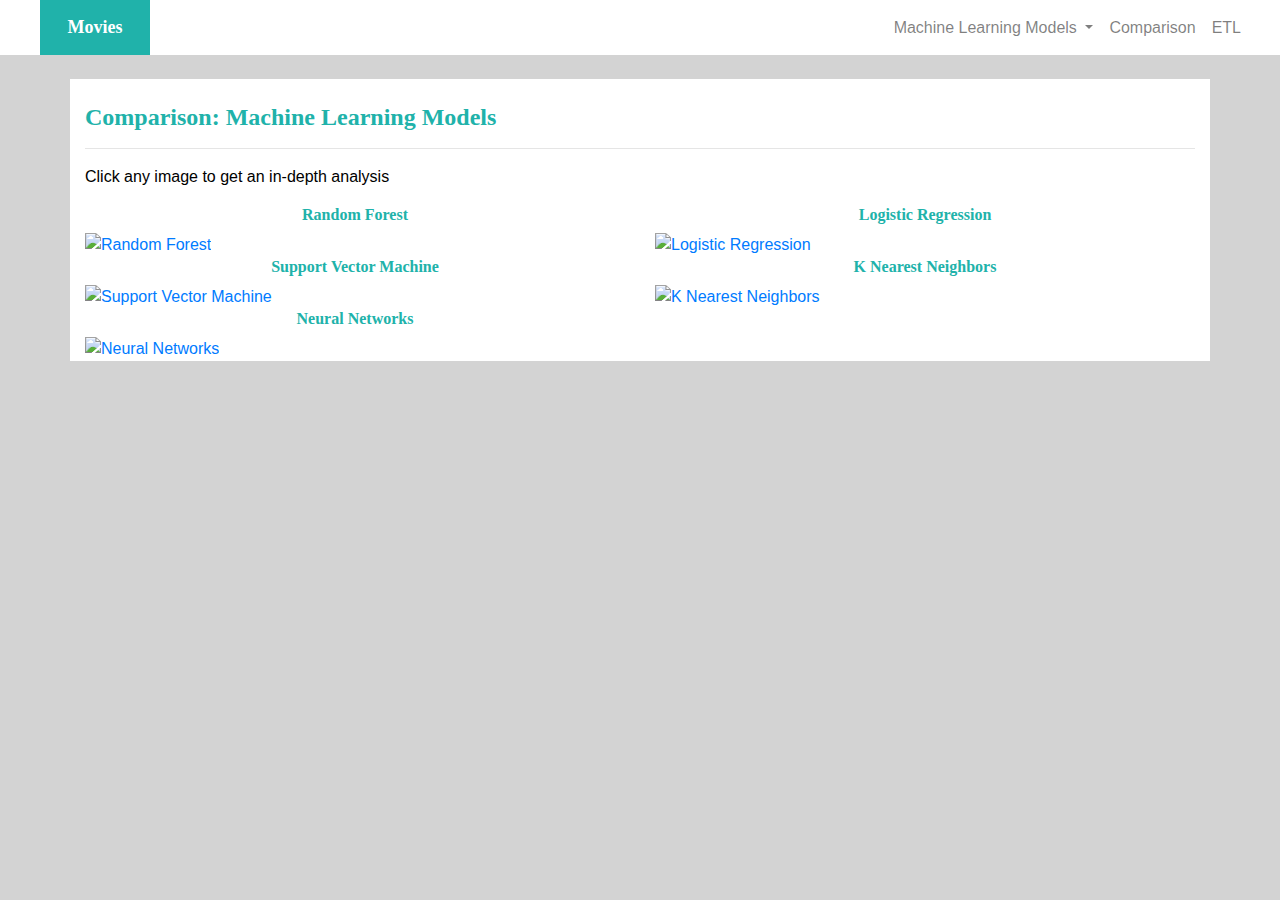
==== comparison.html @ e2be974c "added code for website" ====
<!doctype html>
<html lang="en">

    <head>
        <meta charset="utf-8" />
        <meta http-equiv="X-UA-Compatible" content="IE=edge">
        <title>Machine Learning Models</title>
        <meta name="viewport" content="width=device-width, initial-scale=1">

        <!-- Bootstrap CSS -->
        <link rel="stylesheet" href="https://stackpath.bootstrapcdn.com/bootstrap/4.3.1/css/bootstrap.min.css" 
                    integrity="sha384-ggOyR0iXCbMQv3Xipma34MD+dH/1fQ784/j6cY/iJTQUOhcWr7x9JvoRxT2MZw1T"
                    crossorigin="anonymous">

        <!-- Bootstrap JS -->
        <script src="https://code.jquery.com/jquery-3.3.1.slim.min.js"
                    integrity="sha384-q8i/X+965DzO0rT7abK41JStQIAqVgRVzpbzo5smXKp4YfRvH+8abtTE1Pi6jizo"
                    crossorigin="anonymous"></script>
        <script src="https://cdnjs.cloudflare.com/ajax/libs/popper.js/1.14.7/umd/popper.min.js"
                    integrity="sha384-UO2eT0CpHqdSJQ6hJty5KVphtPhzWj9WO1clHTMGa3JDZwrnQq4sF86dIHNDz0W1"
                    crossorigin="anonymous"></script>
        <script src="https://stackpath.bootstrapcdn.com/bootstrap/4.3.1/js/bootstrap.min.js"
                    integrity="sha384-JjSmVgyd0p3pXB1rRibZUAYoIIy6OrQ6VrjIEaFf/nJGzIxFDsf4x0xIM+B07jRM"
                    crossorigin="anonymous"></script>

  <!--CSS Link-->
  <link rel="stylesheet" type="text/css" href="style.css">
    </head>


<body>
        <!-- Navigation Section -->
        <div class="row">
          <div class="col col-6 homebtn">
            <a href="index.html">Movies</a>
          </div>
          <div class="col col-6 menubuttons divtop">

            <nav class="navbar navbar-expand-md navbar-light">
              <button class="navbar-toggler" type="button" data-toggle="collapse" data-target="#navbarTogglerDemo03"
                aria-controls="navbarTogglerDemo03" aria-expanded="false" aria-label="Toggle navigation">
                <span class="navbar-toggler-icon"></span>
              </button>
    
              <div class="collapse navbar-collapse" id="navbarTogglerDemo03">
                <ul class="navbar-nav">
                  <li class="nav-item dropdown">
                    <a class="nav-link dropdown-toggle" href="#" id="navbarDropdownMenuLink" data-toggle="dropdown"
                      aria-haspopup="true" aria-expanded="false">
                      Machine Learning Models
                    </a>
                    <div class="dropdown-menu" aria-labelledby="navbarDropdownMenuLink">
                      <a class="dropdown-item" href="random_forest.html">Random Forest
                      </a>
                      <a class="dropdown-item" href="logistic_regression.html">Logistic Regression</a>
                      <a class="dropdown-item" href="svm.html">Support Vector Machine</a>
                      <a class="dropdown-item" href="knn.html">K Nearest Neighbors</a>
                      <a class="dropdown-item" href="neural_networks.html">Neural Networks</a>
                    </div>
                  </li>
                  <li class="nav-item">
                    <a class="nav-link" href="comparison.html">Comparison</a>
                  </li>
                  <li class="nav-item">
                    <a class="nav-link" href="etl.html">ETL</a>
                  </li>
                </ul>
              </div>
            </nav>
    
          </div>
        </div>
      </div>

      <div class="container">
        <br>
        <div class="row">
          <!-- right side -->
          <div class="col col-12 divbdy">
            <br>
            <h1>Comparison: Machine Learning Models </h1>
            <hr>
            <p>Click any image to get an in-depth analysis</p>
            <div class='row'>
              <div class="col col-12 col-md-6">
                  <h3>Random Forest</h3>
                <a href="random_forest.html"><img class="img-fluid" src="../Images/plot_latitude_vs_temp.png" 
                  class="img-thumbnail" alt="Random Forest
                  "></a>
              </div>
              <div class="col col-12 col-md-6">
                  <h3>Logistic Regression</h3>
                <a href="logistic_regression.html"><img class="img-fluid" src="../Images/plot_latitude_vs_humidity.png" 
                  class="img-thumbnail" alt="Logistic Regression"></a>
              </div>
              <div class="col col-12 col-md-6">
                  <h3>Support Vector Machine</h3>
                <a href="svm.html"><img class="img-fluid" src="../Images/plot_latitude_vs_cloudiness.png" 
                  class="img-thumbnail" alt="Support Vector Machine"></a>
              </div>
              <div class="col col-12 col-md-6">
                  <h3>K Nearest Neighbors</h3>
                <a href="knn.html"><img class="img-fluid" src="../Images/plot_latitude_vs_windspeed.png" 
                  class="img-thumbnail" alt="K Nearest Neighbors"></a>
              </div>
              <div class="col col-3 col-md-6">
                <h3>Neural Networks</h3>
                <a href="neuralnetworks.html"><img class="img-fluid" src="../Images/plot_latitude_vs_windspeed.png" 
                  class="img-thumbnail" alt="Neural Networks"></a>
              </div>
            </div>
          </div>
          <!-- end of right side -->
        </div>
      </div>
     
    
</body>
</html>
---- style.css ----
img {
  max-width: 100%;
}

#imgsel{
  border: lightseagreen 2px solid;
}

h1, h2, h3{
  font-family: Georgia, 'Times New Roman', Times, serif;
  color: lightseagreen;
}

h1{
  font-size: 24px;
  font-weight: bold;
  text-align:left;
}

h2{
  font-size: 22px;
  font-weight: bold;
  text-align:left;
}

h3{
  font-size: 16px;
  font-weight: bold;
  text-align: center;
}

p{
  color: black;
  text-align:left;
}

.navbar{
    position: absolute;
    right: 30px;
}

.navbar a{
  background-color:white;
}

body {
  width: 100%;
  min-height:100%;
  background-color:lightgray;
}

.col {
  width: 100%;
  /* border: black 1px solid; */
  /* Font color */
  /* color:blue;  */
} 

.homebtn{
  background-color: white;
  z-index:2;
}

.homebtn a{
  width: 110px;
  background: lightseagreen;
  font-family: Georgia, 'Times New Roman', Times, serif;
  font-size: 18px;
  font-weight: bold;
  color: white;
  text-align: center;
  display: block;
  padding: 14px;
  margin: 0px 0px 0px 40px;
}

.divtop{
  background-color: white;
  z-index:2;
}

.divbdy{
  background-color: white;
  z-index:1;
}

.divtable{
  text-align:center;
  background-color: white;
  z-index:1;
}

.divbtm {
  width:100%;
  /* position:absolute; */
  bottom:0;
  background-color: gray;
  z-index:0;
  font-size: 12px;
  color: white;
  text-align: center;
  padding: 5px;
  margin: 0px;
}

.responsive {
  width: 100%;
  height: auto;
}
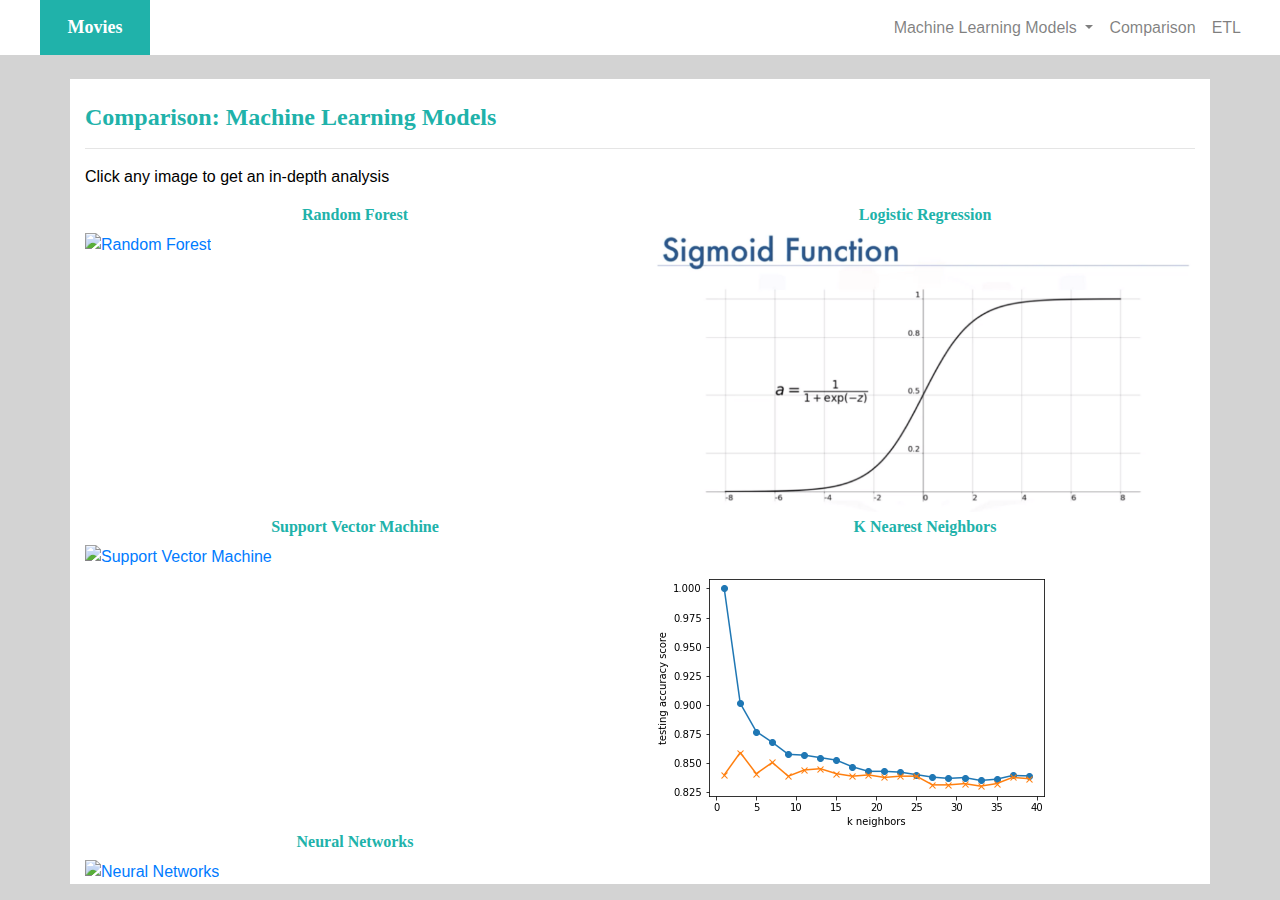
==== commit 29f68fab: "html code updated" ====
--- a/comparison.html
+++ b/comparison.html
@@ -90,7 +90,7 @@
               </div>
               <div class="col col-12 col-md-6">
                   <h3>Logistic Regression</h3>
-                <a href="logistic_regression.html"><img class="img-fluid" src="../Images/plot_latitude_vs_humidity.png" 
+                <a href="logistic_regression.html"><img class="img-fluid" src="Images/LR_Sigmoid_Function.PNG" 
                   class="img-thumbnail" alt="Logistic Regression"></a>
               </div>
               <div class="col col-12 col-md-6">
@@ -100,7 +100,7 @@
               </div>
               <div class="col col-12 col-md-6">
                   <h3>K Nearest Neighbors</h3>
-                <a href="knn.html"><img class="img-fluid" src="../Images/plot_latitude_vs_windspeed.png" 
+                <a href="knn.html"><img class="img-fluid" src="Images/KNN.png" 
                   class="img-thumbnail" alt="K Nearest Neighbors"></a>
               </div>
               <div class="col col-3 col-md-6">
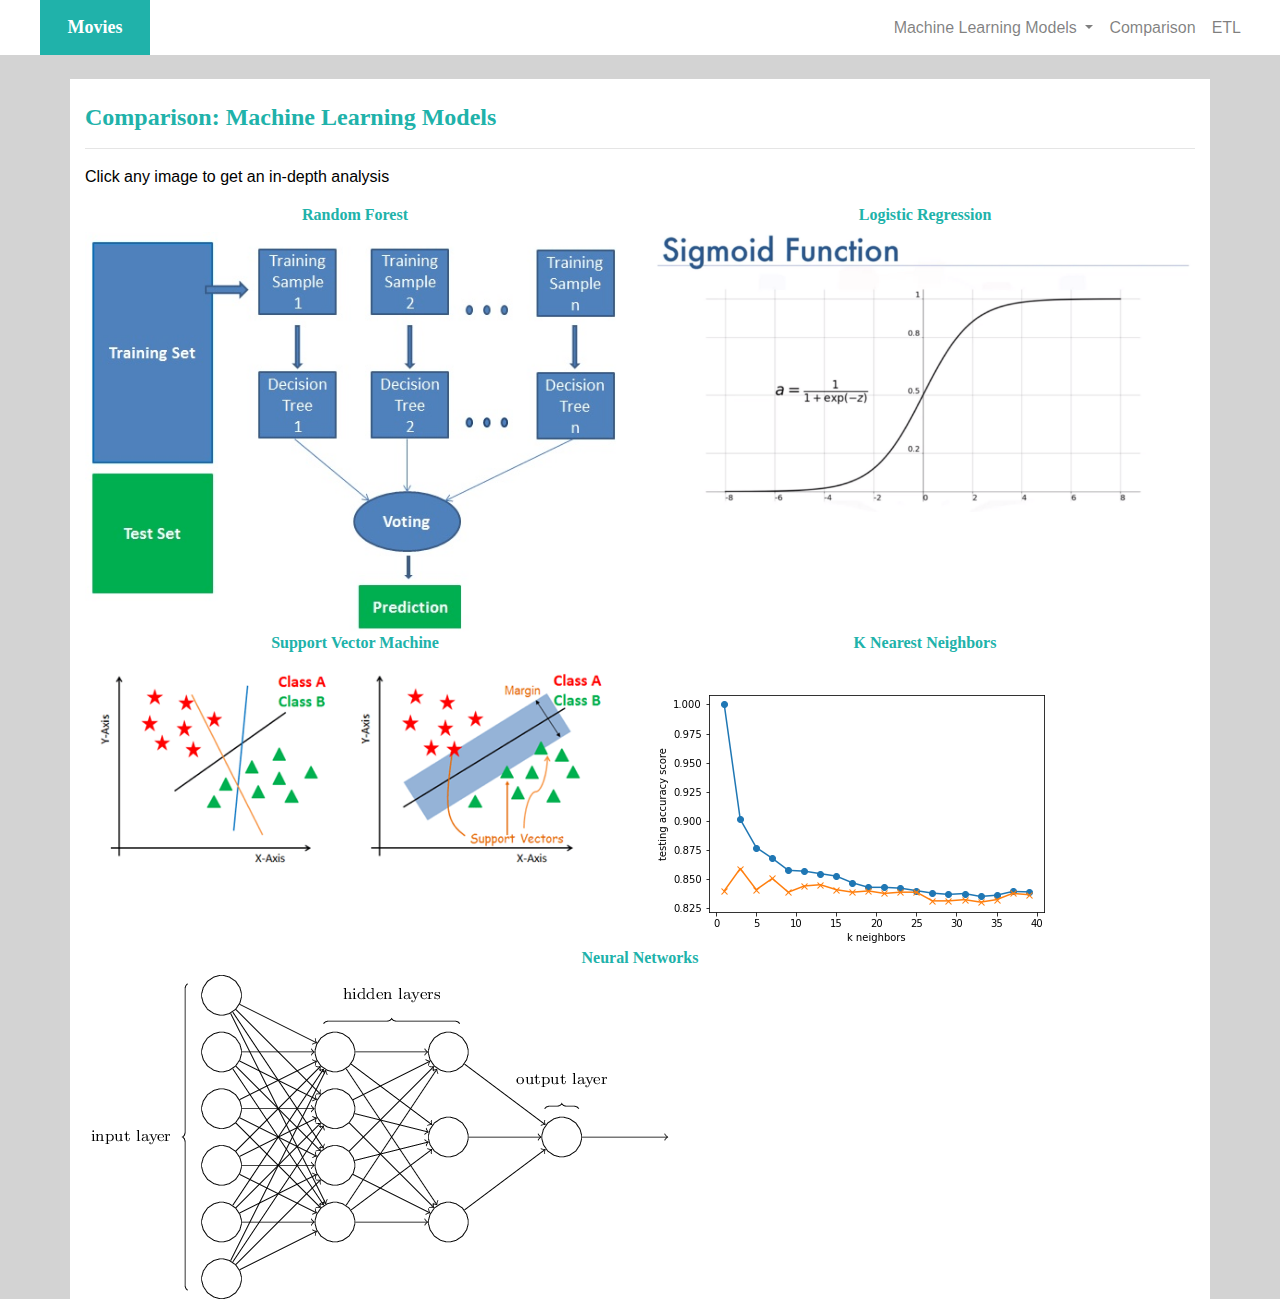
==== commit 0dde4f2f: "final html code" ====
--- a/comparison.html
+++ b/comparison.html
@@ -84,7 +84,7 @@
             <div class='row'>
               <div class="col col-12 col-md-6">
                   <h3>Random Forest</h3>
-                <a href="random_forest.html"><img class="img-fluid" src="../Images/plot_latitude_vs_temp.png" 
+                <a href="random_forest.html"><img class="img-fluid" src="Images/Random_Forest.png" 
                   class="img-thumbnail" alt="Random Forest
                   "></a>
               </div>
@@ -95,7 +95,7 @@
               </div>
               <div class="col col-12 col-md-6">
                   <h3>Support Vector Machine</h3>
-                <a href="svm.html"><img class="img-fluid" src="../Images/plot_latitude_vs_cloudiness.png" 
+                <a href="svm.html"><img class="img-fluid" src="Images/SVM.png" 
                   class="img-thumbnail" alt="Support Vector Machine"></a>
               </div>
               <div class="col col-12 col-md-6">
@@ -103,9 +103,9 @@
                 <a href="knn.html"><img class="img-fluid" src="Images/KNN.png" 
                   class="img-thumbnail" alt="K Nearest Neighbors"></a>
               </div>
-              <div class="col col-3 col-md-6">
+              <div class="col col-3 col-md-12">
                 <h3>Neural Networks</h3>
-                <a href="neuralnetworks.html"><img class="img-fluid" src="../Images/plot_latitude_vs_windspeed.png" 
+                <a href="neuralnetworks.html"><img class="img-fluid" src="Images/neural_networks.png" 
                   class="img-thumbnail" alt="Neural Networks"></a>
               </div>
             </div>
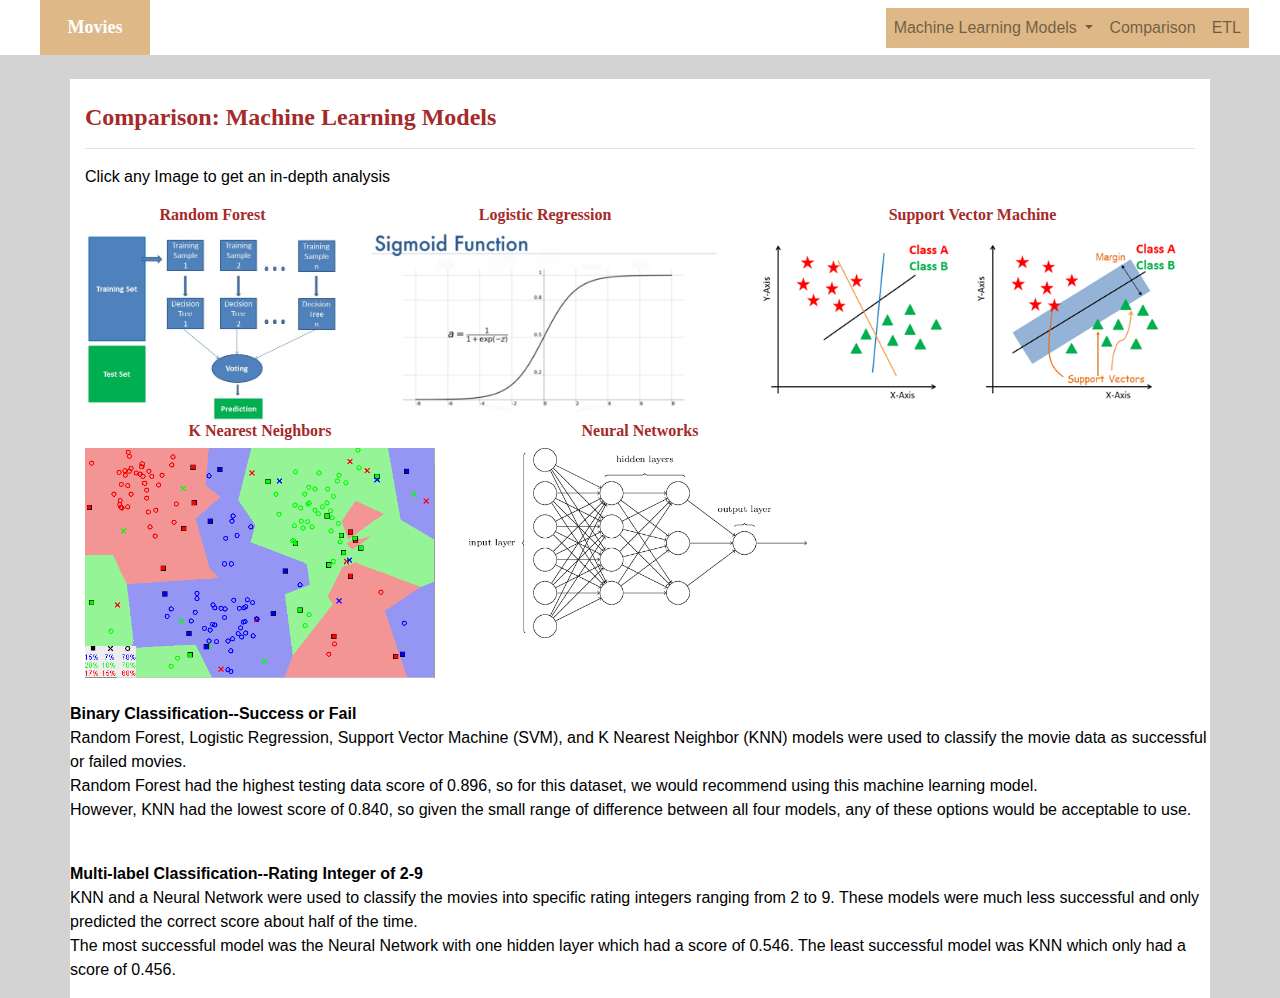
==== commit fa047df8: "website looks good" ====
--- a/comparison.html
+++ b/comparison.html
@@ -80,34 +80,57 @@
             <br>
             <h1>Comparison: Machine Learning Models </h1>
             <hr>
-            <p>Click any image to get an in-depth analysis</p>
+            <p>Click any Image to get an in-depth analysis</p>
             <div class='row'>
-              <div class="col col-12 col-md-6">
+              <div class="col col-12 col-md-3">
                   <h3>Random Forest</h3>
                 <a href="random_forest.html"><img class="img-fluid" src="Images/Random_Forest.png" 
                   class="img-thumbnail" alt="Random Forest
                   "></a>
               </div>
-              <div class="col col-12 col-md-6">
+              <div class="col col-12 col-md-4">
                   <h3>Logistic Regression</h3>
                 <a href="logistic_regression.html"><img class="img-fluid" src="Images/LR_Sigmoid_Function.PNG" 
                   class="img-thumbnail" alt="Logistic Regression"></a>
               </div>
-              <div class="col col-12 col-md-6">
+              <div class="col col-12 col-md-5">
                   <h3>Support Vector Machine</h3>
                 <a href="svm.html"><img class="img-fluid" src="Images/SVM.png" 
                   class="img-thumbnail" alt="Support Vector Machine"></a>
               </div>
-              <div class="col col-12 col-md-6">
+              <div class="col col-12 col-md-4">
                   <h3>K Nearest Neighbors</h3>
-                <a href="knn.html"><img class="img-fluid" src="Images/KNN.png" 
+                <a href="knn.html"><img class="img-fluid" src="Images/knn_1.png" 
                   class="img-thumbnail" alt="K Nearest Neighbors"></a>
               </div>
-              <div class="col col-3 col-md-12">
+              <div class="col col-3 col-md-4">
                 <h3>Neural Networks</h3>
                 <a href="neuralnetworks.html"><img class="img-fluid" src="Images/neural_networks.png" 
                   class="img-thumbnail" alt="Neural Networks"></a>
               </div>
+              <p>  <br>
+                <strong> Binary Classification--Success or Fail   </strong>  <br>
+                Random Forest, Logistic Regression, Support Vector Machine (SVM), 
+                and K Nearest Neighbor (KNN) models were used to classify the movie data 
+                as successful or failed movies.<br>
+                Random Forest had the highest testing data 
+                score of 0.896, so for this dataset, we would recommend using this 
+                machine learning model. <br>
+                However, KNN had the lowest score of 0.840, 
+                so given the small range of difference between all four models, 
+                any of these options would be acceptable to use.
+
+              </p> <br>
+               <p>  <strong>Multi-label Classification--Rating Integer of 2-9 </strong> <br>
+                
+                KNN and a Neural Network were used to classify the movies into specific rating 
+                integers ranging from 2 to 9. These models were much less successful and only 
+                predicted the correct score about half of the time. <br>
+                The most successful model was the Neural Network with one hidden layer 
+                which had a score of 0.546. The least successful model was KNN which only 
+                had a score of 0.456.
+                
+               </p>
             </div>
           </div>
           <!-- end of right side -->
--- a/style.css
+++ b/style.css
@@ -8,7 +8,7 @@
 
 h1, h2, h3{
   font-family: Georgia, 'Times New Roman', Times, serif;
-  color: lightseagreen;
+  color: brown;
 }
 
 h1{
@@ -40,7 +40,8 @@
 }
 
 .navbar a{
-  background-color:white;
+  background-color: burlywood;
+  
 }
 
 body {
@@ -63,7 +64,7 @@
 
 .homebtn a{
   width: 110px;
-  background: lightseagreen;
+  background: burlywood;
   font-family: Georgia, 'Times New Roman', Times, serif;
   font-size: 18px;
   font-weight: bold;
